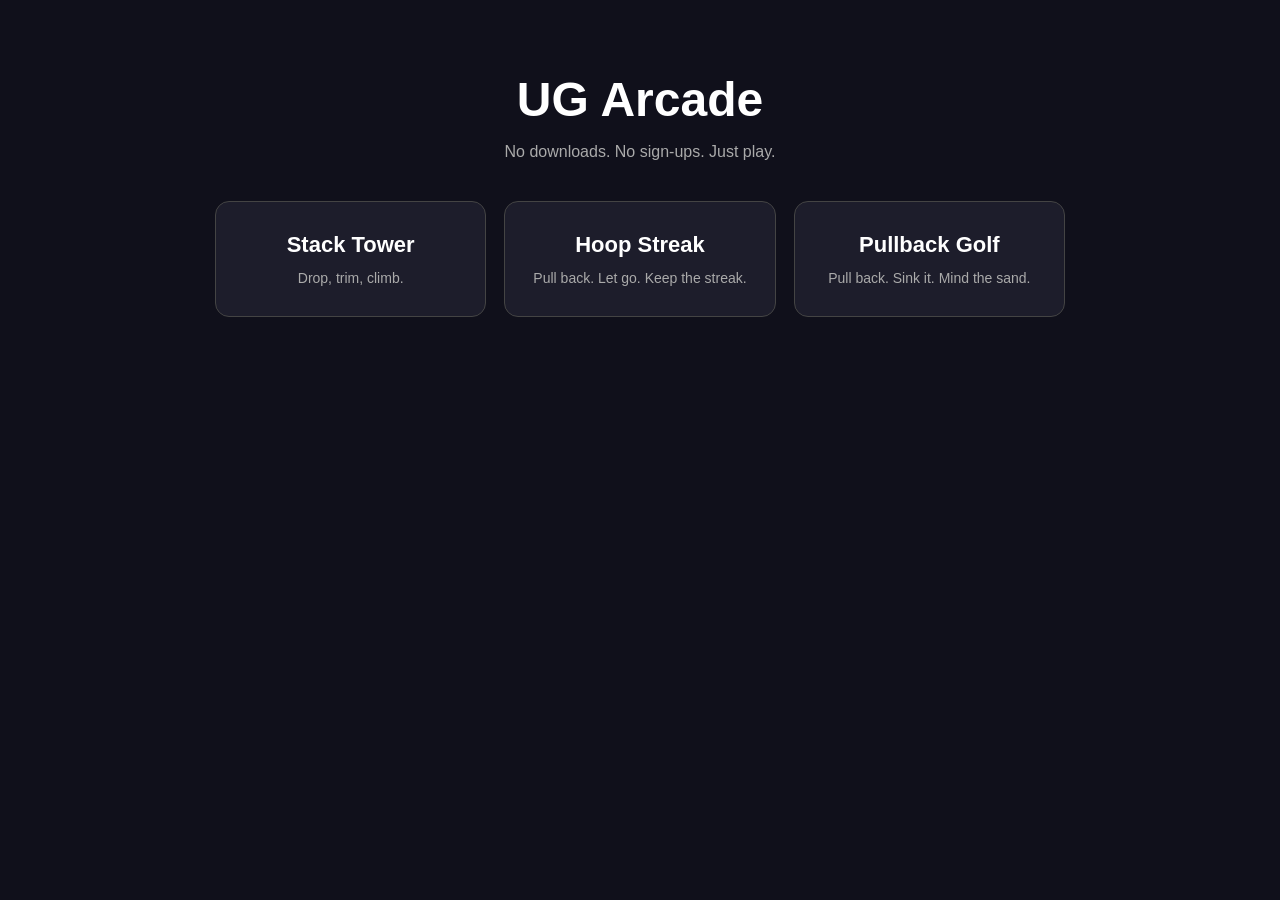
==== public/index.html @ 9f66a613 "Create index.html" ====
<!DOCTYPE html>
<html lang="en">
<head>
  <meta charset="UTF-8">
  <meta name="viewport" content="width=device-width, initial-scale=1">
  <title>UG Arcade</title>
  <style>
    body {
      margin: 0;
      padding: 40px 20px;
      background: #10101b;
      color: white;
      font-family: Arial, sans-serif;
      text-align: center;
    }
    h1 { font-size: 48px; margin-bottom: 10px; }
    p { color: #aaa; }
    .games {
      display: grid;
      grid-template-columns: repeat(auto-fit, minmax(220px, 1fr));
      gap: 18px;
      max-width: 850px;
      margin: 40px auto;
    }
    a {
      display: block;
      padding: 30px 15px;
      border: 1px solid #444;
      border-radius: 14px;
      background: #1d1d2b;
      color: white;
      text-decoration: none;
      font-size: 22px;
      font-weight: bold;
    }
    a:hover { background: #30304a; }
    a span {
      display: block;
      margin-top: 12px;
      color: #aaa;
      font-size: 14px;
      font-weight: normal;
    }
  </style>
</head>
<body>
  <h1>UG Arcade</h1>
  <p>No downloads. No sign-ups. Just play.</p>

  <div class="games">
    <a href="./games/stack-tower.html">
      Stack Tower
      <span>Drop, trim, climb.</span>
    </a>
    <a href="./games/hoop-streak.html">
      Hoop Streak
      <span>Pull back. Let go. Keep the streak.</span>
    </a>
    <a href="./games/pullback-golf.html">
      Pullback Golf
      <span>Pull back. Sink it. Mind the sand.</span>
    </a>
  </div>
</body>
</html>
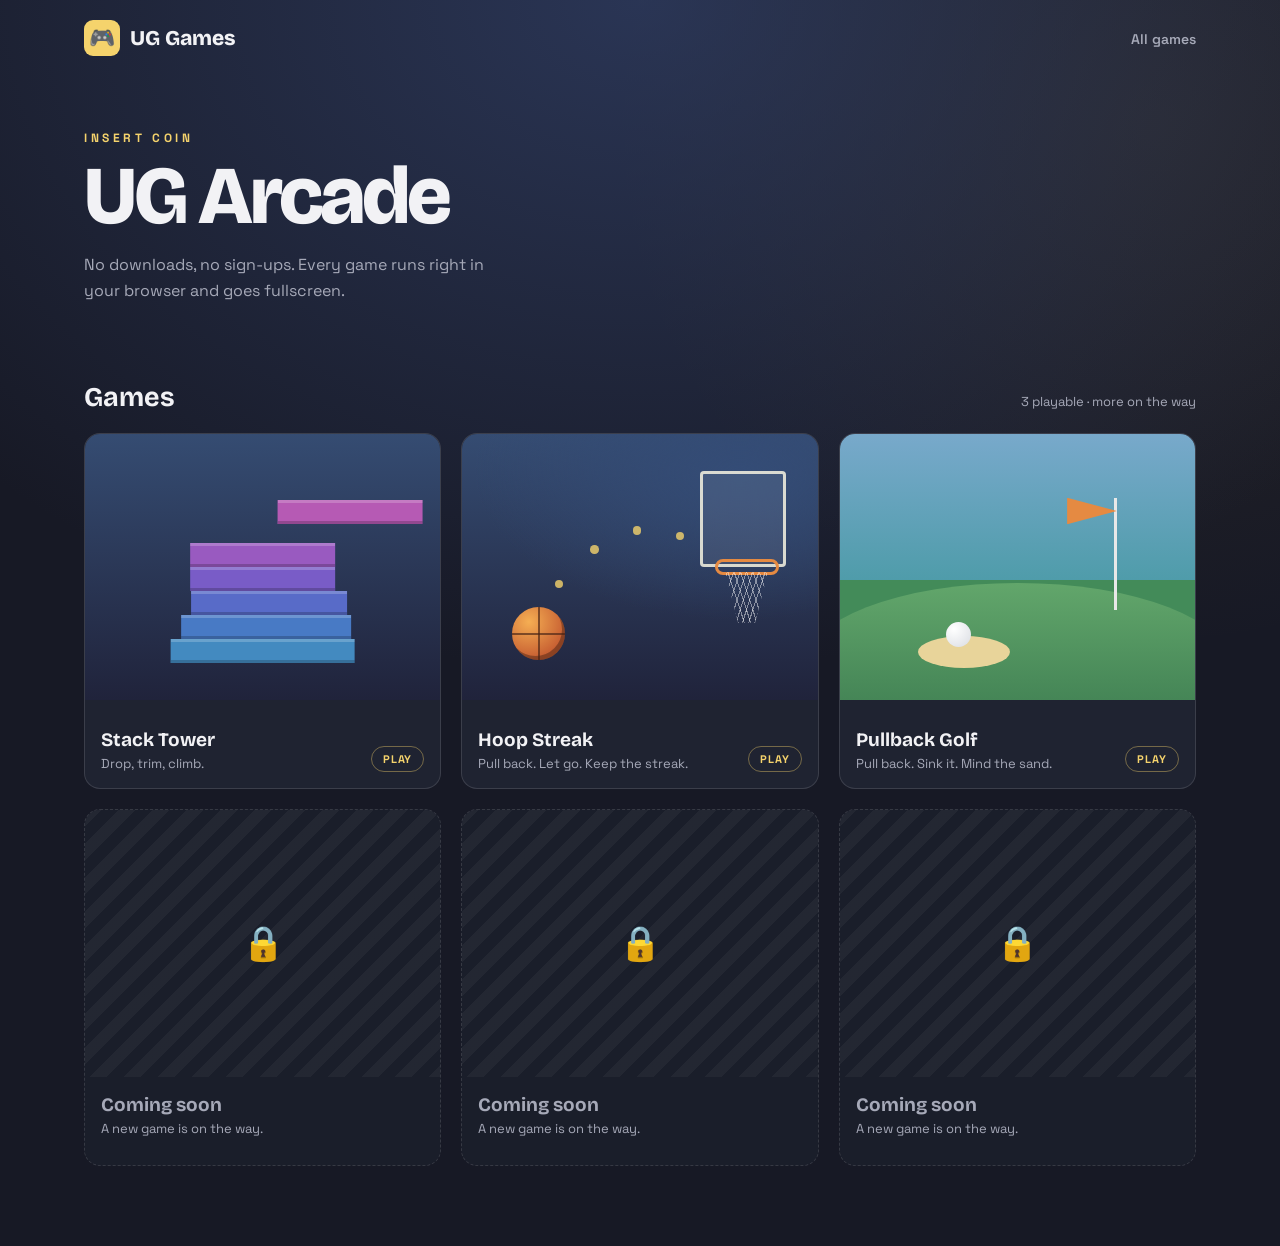
==== commit a6464dc7: "Update index.html" ====
--- a/public/index.html
+++ b/public/index.html
@@ -2,65 +2,488 @@
 <!DOCTYPE html>
 <html lang="en">
 <head>
-  <meta charset="UTF-8">
-  <meta name="viewport" content="width=device-width, initial-scale=1">
-  <title>UG Arcade</title>
-  <style>
-    body {
-      margin: 0;
-      padding: 40px 20px;
-      background: #10101b;
-      color: white;
-      font-family: Arial, sans-serif;
-      text-align: center;
-    }
-    h1 { font-size: 48px; margin-bottom: 10px; }
-    p { color: #aaa; }
-    .games {
-      display: grid;
-      grid-template-columns: repeat(auto-fit, minmax(220px, 1fr));
-      gap: 18px;
-      max-width: 850px;
-      margin: 40px auto;
-    }
-    a {
-      display: block;
-      padding: 30px 15px;
-      border: 1px solid #444;
-      border-radius: 14px;
-      background: #1d1d2b;
-      color: white;
-      text-decoration: none;
-      font-size: 22px;
-      font-weight: bold;
-    }
-    a:hover { background: #30304a; }
-    a span {
-      display: block;
-      margin-top: 12px;
-      color: #aaa;
-      font-size: 14px;
-      font-weight: normal;
-    }
-  </style>
+<meta charset="UTF-8">
+<meta name="viewport" content="width=device-width, initial-scale=1">
+<title>UG Games — Free browser games</title>
+<meta name="description" content="Quick, free browser games you can play instantly.">
+<link rel="preconnect" href="https://fonts.googleapis.com">
+<link rel="preconnect" href="https://fonts.gstatic.com" crossorigin>
+<link href="https://fonts.googleapis.com/css2?family=Bricolage+Grotesque:wght@400;600;700;800&family=Space+Grotesk:wght@400;500;600;700&display=swap" rel="stylesheet">
+
+<style>
+:root {
+  color-scheme: dark;
+  --bg: #171925;
+  --card: #222634;
+  --text: #f2f2f5;
+  --muted: #a6a9b8;
+  --gold: #f5d36c;
+  --border: rgba(255,255,255,.12);
+  --glow: 0 18px 50px -12px rgba(245,211,108,.35);
+}
+
+* { box-sizing: border-box; }
+
+body {
+  margin: 0;
+  min-height: 100vh;
+  background:
+    radial-gradient(120% 90% at 50% 0%, rgba(50,65,105,.7), transparent 60%),
+    radial-gradient(60% 60% at 90% 10%, rgba(150,120,55,.13), transparent 70%),
+    var(--bg);
+  color: var(--text);
+  font-family: "Space Grotesk", sans-serif;
+}
+
+header {
+  max-width: 1152px;
+  margin: auto;
+  padding: 20px;
+  display: flex;
+  align-items: center;
+  justify-content: space-between;
+}
+
+.brand {
+  display: flex;
+  align-items: center;
+  gap: 10px;
+  color: var(--text);
+  text-decoration: none;
+  font-family: "Bricolage Grotesque", sans-serif;
+  font-size: 21px;
+  font-weight: 800;
+}
+
+.brand-icon {
+  width: 36px;
+  height: 36px;
+  display: grid;
+  place-items: center;
+  border-radius: 9px;
+  background: var(--gold);
+  color: #292518;
+  font-size: 21px;
+}
+
+nav a {
+  color: var(--muted);
+  font-size: 14px;
+  font-weight: 600;
+  text-decoration: none;
+}
+
+nav a:hover { color: white; }
+
+main {
+  width: 100%;
+  max-width: 1152px;
+  margin: auto;
+  padding: 0 20px 80px;
+}
+
+.hero { padding: 42px 0 60px; }
+
+.eyebrow {
+  color: var(--gold);
+  font-size: 12px;
+  font-weight: 700;
+  letter-spacing: .3em;
+  text-transform: uppercase;
+  animation: blink 1.6s ease-in-out infinite;
+}
+
+h1 {
+  margin: 12px 0;
+  font-family: "Bricolage Grotesque", sans-serif;
+  font-size: clamp(52px, 8vw, 82px);
+  font-weight: 800;
+  line-height: .95;
+  letter-spacing: -.04em;
+}
+
+.intro {
+  max-width: 420px;
+  color: var(--muted);
+  line-height: 1.65;
+}
+
+.section-heading {
+  display: flex;
+  align-items: baseline;
+  justify-content: space-between;
+  gap: 12px;
+  margin-bottom: 20px;
+}
+
+.section-heading h2 {
+  margin: 0;
+  font-family: "Bricolage Grotesque", sans-serif;
+  font-size: 27px;
+}
+
+.section-heading span {
+  color: var(--muted);
+  font-size: 13px;
+}
+
+.games {
+  display: grid;
+  grid-template-columns: repeat(3, minmax(0, 1fr));
+  gap: 20px;
+}
+
+.game-card {
+  display: block;
+  overflow: hidden;
+  border: 1px solid var(--border);
+  border-radius: 16px;
+  background: rgba(34,38,52,.85);
+  color: var(--text);
+  text-decoration: none;
+  transition: transform .25s, box-shadow .25s, border-color .25s;
+}
+
+.game-card:hover {
+  transform: translateY(-5px);
+  box-shadow: var(--glow);
+  border-color: rgba(245,211,108,.4);
+}
+
+.thumb {
+  position: relative;
+  width: 100%;
+  aspect-ratio: 4 / 3;
+  overflow: hidden;
+  background: linear-gradient(180deg,#354c72,#20233b);
+}
+
+.card-info {
+  min-height: 88px;
+  padding: 16px;
+  display: flex;
+  align-items: end;
+  justify-content: space-between;
+  gap: 10px;
+}
+
+.card-title {
+  margin: 0;
+  font-family: "Bricolage Grotesque", sans-serif;
+  font-size: 19px;
+  font-weight: 700;
+}
+
+.tagline {
+  margin: 4px 0 0;
+  color: var(--muted);
+  font-size: 13px;
+}
+
+.play {
+  padding: 5px 11px;
+  border: 1px solid rgba(245,211,108,.4);
+  border-radius: 30px;
+  color: var(--gold);
+  font-size: 11px;
+  font-weight: 700;
+  letter-spacing: .08em;
+  text-transform: uppercase;
+}
+
+/* Stack Tower illustration */
+.thumb-stack { overflow: hidden; }
+
+.blk {
+  position: absolute;
+  left: 50%;
+  height: 9%;
+  box-shadow: inset 0 3px 0 rgba(255,255,255,.2),
+              inset 0 -3px 0 rgba(0,0,0,.2);
+  transition: transform .4s;
+}
+
+.blk:nth-child(1) { bottom:14%; width:52%; translate:-50% 0; background:#438ac0; }
+.blk:nth-child(2) { bottom:23%; width:48%; translate:-48% 0; background:#487ac5; }
+.blk:nth-child(3) { bottom:32%; width:44%; translate:-46% 0; background:#586bc8; }
+.blk:nth-child(4) { bottom:41%; width:41%; translate:-50% 0; background:#795cc7; }
+.blk:nth-child(5) { bottom:50%; width:41%; translate:-50% 0; background:#995ac0; }
+.blk:nth-child(6) { bottom:66%; width:41%; translate:10% 0; background:#b65ab4; }
+.game-card:hover .blk:nth-child(6) { transform:translateX(-60%); }
+
+/* Hoop Streak illustration */
+.thumb-hoop {
+  background:
+    radial-gradient(120% 90% at 78% 14%,#344c76,transparent 62%),
+    linear-gradient(180deg,#354c72,#20233b);
+}
+
+.board {
+  position:absolute;
+  top:14%; right:9%;
+  width:24%; height:36%;
+  border:3px solid rgba(245,242,225,.85);
+  border-radius:4px;
+  background:rgba(255,255,255,.08);
+}
+
+.rim {
+  position:absolute;
+  top:47%; right:11%;
+  width:18%; height:6%;
+  border:3px solid #e58a42;
+  border-radius:999px;
+}
+
+.net {
+  position:absolute;
+  top:52%; right:14%;
+  width:12%; height:19%;
+  background:
+    repeating-linear-gradient(72deg,rgba(255,255,255,.45) 0 1px,transparent 1px 6px),
+    repeating-linear-gradient(-72deg,rgba(255,255,255,.45) 0 1px,transparent 1px 6px);
+  clip-path:polygon(0 0,100% 0,70% 100%,30% 100%);
+}
+
+.dot {
+  position:absolute;
+  width:2.4%;
+  aspect-ratio:1;
+  border-radius:50%;
+  background:rgba(245,211,108,.8);
+}
+
+.dot:nth-child(4) { left:26%; bottom:42%; }
+.dot:nth-child(5) { left:36%; bottom:55%; }
+.dot:nth-child(6) { left:48%; bottom:62%; }
+.dot:nth-child(7) { left:60%; bottom:60%; }
+
+.ball {
+  position:absolute;
+  left:14%; bottom:15%;
+  width:15%; aspect-ratio:1;
+  border-radius:50%;
+  background:radial-gradient(circle at 32% 28%,#f5ae53,#c65d31 72%);
+  box-shadow:inset -3px -4px 0 rgba(0,0,0,.3);
+  transition:transform .55s;
+}
+
+.ball::before, .ball::after {
+  content:"";
+  position:absolute;
+  background:rgba(70,35,20,.65);
+}
+
+.ball::before {
+  left:50%; top:0; bottom:0;
+  width:2px; transform:translateX(-50%);
+}
+
+.ball::after {
+  top:50%; left:0; right:0;
+  height:2px; transform:translateY(-50%);
+}
+
+.game-card:hover .ball { transform:translate(330%,-175%); }
+
+/* Pullback Golf illustration */
+.thumb-golf {
+  background:linear-gradient(180deg,#78a9cb,#4f9caa 55%,#438b59 55%);
+}
+
+.hill {
+  position:absolute;
+  left:-10%; right:-10%; bottom:-18%;
+  height:62%;
+  border-radius:50% 50% 0 0;
+  background:linear-gradient(180deg,#62a66b,#39784e);
+}
+
+.bunker {
+  position:absolute;
+  left:22%; bottom:12%;
+  width:26%; height:12%;
+  border-radius:50%;
+  background:#e8d49a;
+}
+
+.pole {
+  position:absolute;
+  right:22%; bottom:34%;
+  width:3px; height:42%;
+  background:#e8e8e8;
+}
+
+.flag {
+  position:absolute;
+  right:22%; bottom:66%;
+  width:14%; height:10%;
+  background:#e58a42;
+  clip-path:polygon(0 0,100% 50%,0 100%);
+  transition:transform .4s;
+}
+
+.gball {
+  position:absolute;
+  left:30%; bottom:20%;
+  width:7%; aspect-ratio:1;
+  border-radius:50%;
+  background:radial-gradient(circle at 32% 28%,white,#d9dce2);
+  transition:transform .55s;
+}
+
+.game-card:hover .gball { transform:translate(560%,30%); }
+.game-card:hover .flag { transform:scaleX(1.15); }
+
+/* Coming soon cards */
+.placeholder {
+  display:grid;
+  place-items:center;
+  background:repeating-linear-gradient(135deg,rgba(255,255,255,.04) 0 12px,transparent 12px 24px);
+  color:var(--muted);
+  font-size:34px;
+}
+
+.coming {
+  border-style:dashed;
+  background:rgba(34,38,52,.4);
+}
+
+.coming .card-title { color:var(--muted); }
+.coming .card-info { display:block; }
+
+@keyframes blink {
+  0%,100% { opacity:1; }
+  50% { opacity:.35; }
+}
+
+@media(max-width:750px) {
+  .games { grid-template-columns:repeat(2,minmax(0,1fr)); }
+}
+
+@media(max-width:480px) {
+  .games { grid-template-columns:1fr; }
+  .hero { padding:35px 0 45px; }
+  .section-heading h2 { font-size:23px; }
+  .section-heading span { font-size:11px; }
+}
+
+@media(prefers-reduced-motion:reduce) {
+  *, *::before, *::after {
+    animation:none !important;
+    transition:none !important;
+  }
+}
+</style>
 </head>
+
 <body>
-  <h1>UG Arcade</h1>
-  <p>No downloads. No sign-ups. Just play.</p>
-
-  <div class="games">
-    <a href="./games/stack-tower.html">
-      Stack Tower
-      <span>Drop, trim, climb.</span>
+
+<header>
+  <a class="brand" href="./">
+    <span class="brand-icon">🎮</span>
+    UG Games
+  </a>
+  <nav><a href="./">All games</a></nav>
+</header>
+
+<main>
+  <section class="hero">
+    <p class="eyebrow">Insert coin</p>
+    <h1>UG Arcade</h1>
+    <p class="intro">
+      No downloads, no sign-ups. Every game runs right in your browser and goes fullscreen.
+    </p>
+  </section>
+
+  <div class="section-heading">
+    <h2>Games</h2>
+    <span>3 playable · more on the way</span>
+  </div>
+
+  <section class="games">
+
+    <a class="game-card" href="./games/stack-tower.html">
+      <div class="thumb thumb-stack">
+        <span class="blk"></span>
+        <span class="blk"></span>
+        <span class="blk"></span>
+        <span class="blk"></span>
+        <span class="blk"></span>
+        <span class="blk"></span>
+      </div>
+      <div class="card-info">
+        <div>
+          <p class="card-title">Stack Tower</p>
+          <p class="tagline">Drop, trim, climb.</p>
+        </div>
+        <span class="play">Play</span>
+      </div>
     </a>
-    <a href="./games/hoop-streak.html">
-      Hoop Streak
-      <span>Pull back. Let go. Keep the streak.</span>
+
+    <a class="game-card" href="./games/hoop-streak.html">
+      <div class="thumb thumb-hoop">
+        <span class="board"></span>
+        <span class="rim"></span>
+        <span class="net"></span>
+        <span class="dot"></span>
+        <span class="dot"></span>
+        <span class="dot"></span>
+        <span class="dot"></span>
+        <span class="ball"></span>
+      </div>
+      <div class="card-info">
+        <div>
+          <p class="card-title">Hoop Streak</p>
+          <p class="tagline">Pull back. Let go. Keep the streak.</p>
+        </div>
+        <span class="play">Play</span>
+      </div>
     </a>
-    <a href="./games/pullback-golf.html">
-      Pullback Golf
-      <span>Pull back. Sink it. Mind the sand.</span>
+
+    <a class="game-card" href="./games/pullback-golf.html">
+      <div class="thumb thumb-golf">
+        <span class="hill"></span>
+        <span class="bunker"></span>
+        <span class="pole"></span>
+        <span class="flag"></span>
+        <span class="gball"></span>
+      </div>
+      <div class="card-info">
+        <div>
+          <p class="card-title">Pullback Golf</p>
+          <p class="tagline">Pull back. Sink it. Mind the sand.</p>
+        </div>
+        <span class="play">Play</span>
+      </div>
     </a>
-  </div>
+
+    <div class="game-card coming">
+      <div class="thumb placeholder">🔒</div>
+      <div class="card-info">
+        <p class="card-title">Coming soon</p>
+        <p class="tagline">A new game is on the way.</p>
+      </div>
+    </div>
+
+    <div class="game-card coming">
+      <div class="thumb placeholder">🔒</div>
+      <div class="card-info">
+        <p class="card-title">Coming soon</p>
+        <p class="tagline">A new game is on the way.</p>
+      </div>
+    </div>
+
+    <div class="game-card coming">
+      <div class="thumb placeholder">🔒</div>
+      <div class="card-info">
+        <p class="card-title">Coming soon</p>
+        <p class="tagline">A new game is on the way.</p>
+      </div>
+    </div>
+
+  </section>
+</main>
+
 </body>
 </html>
